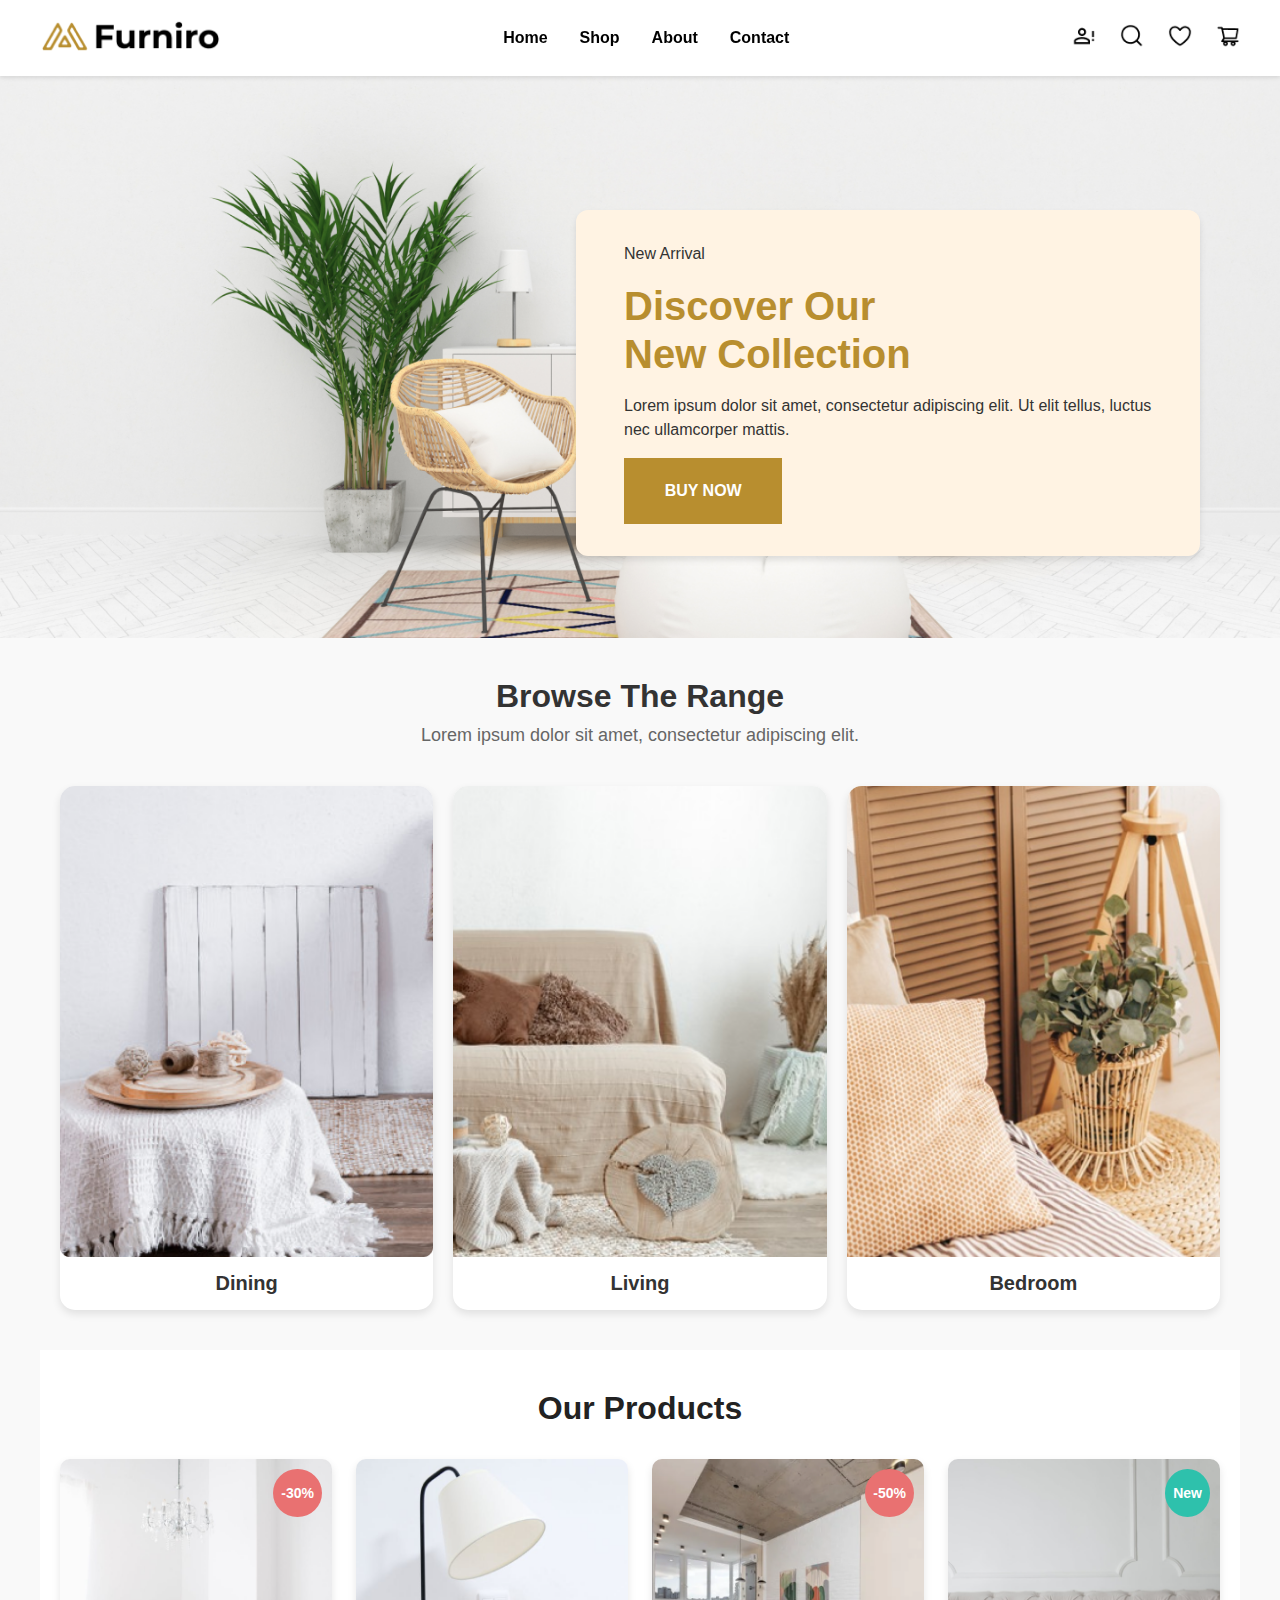
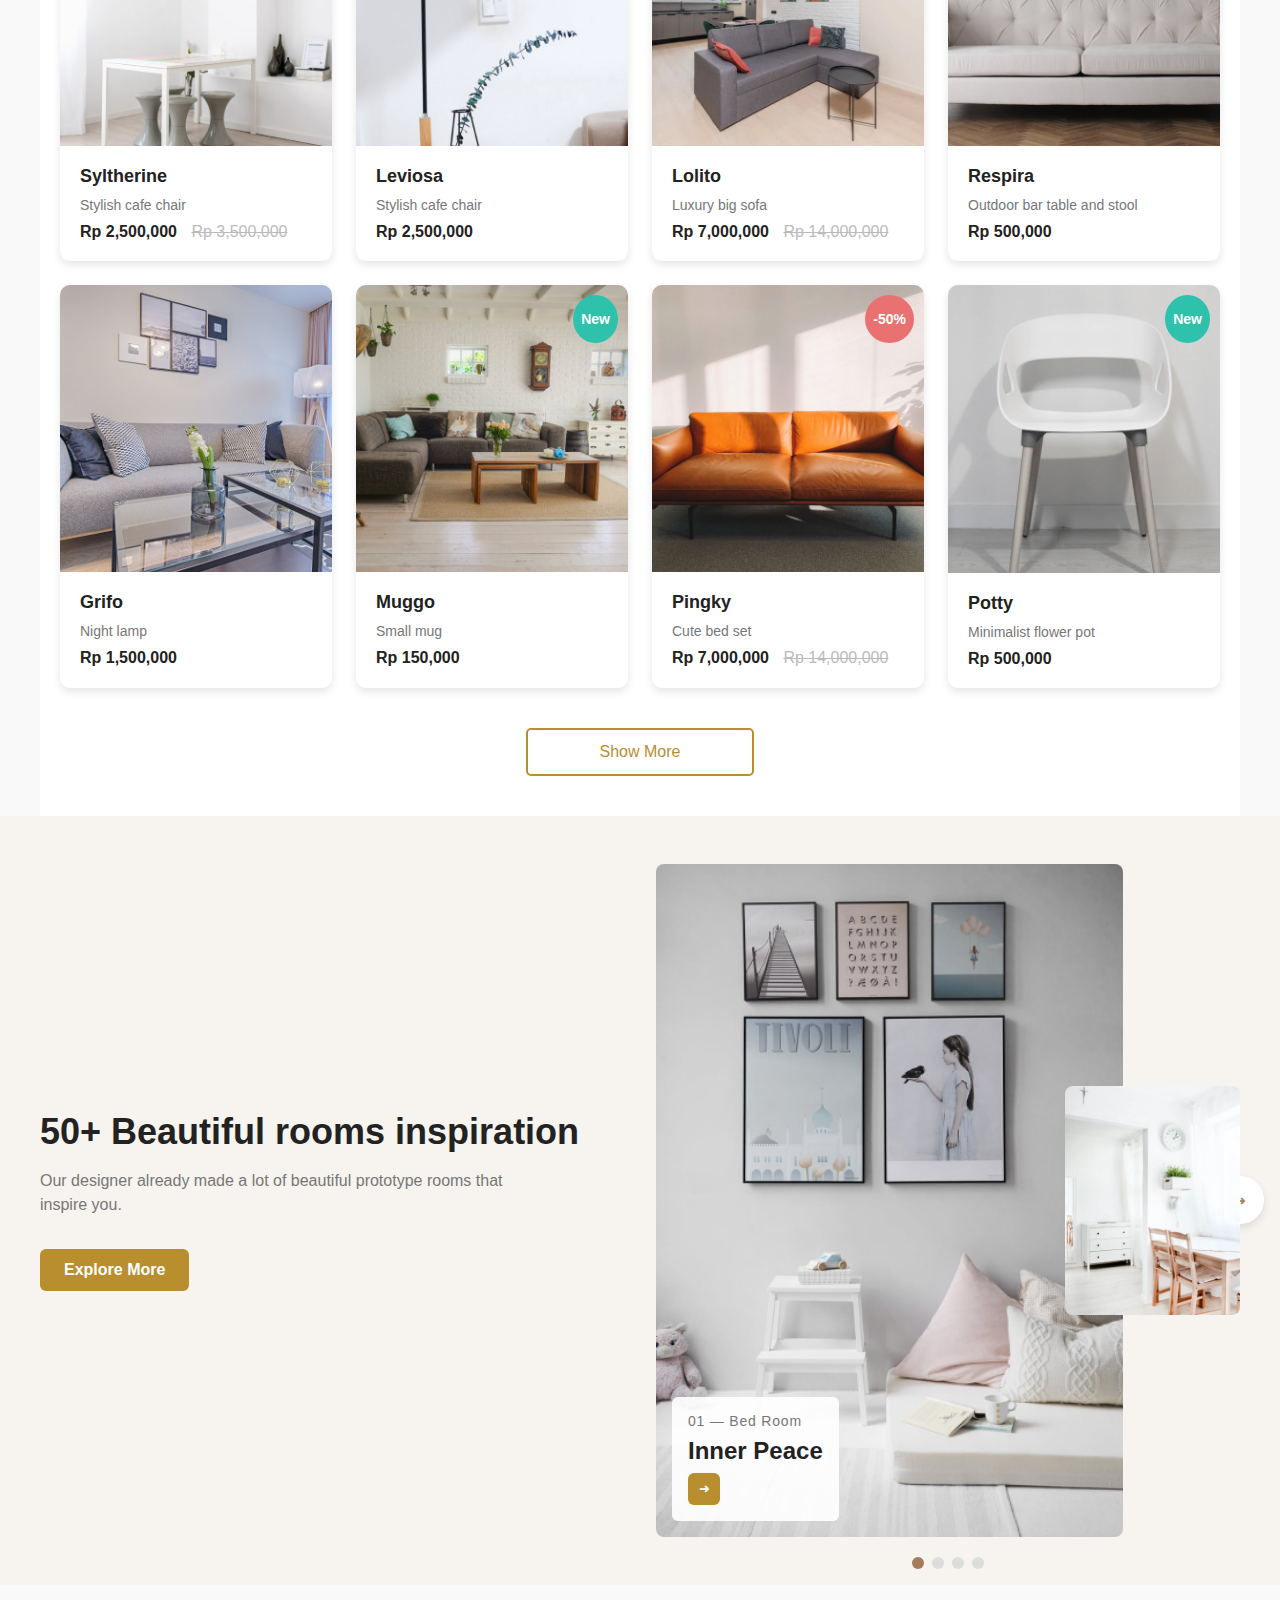
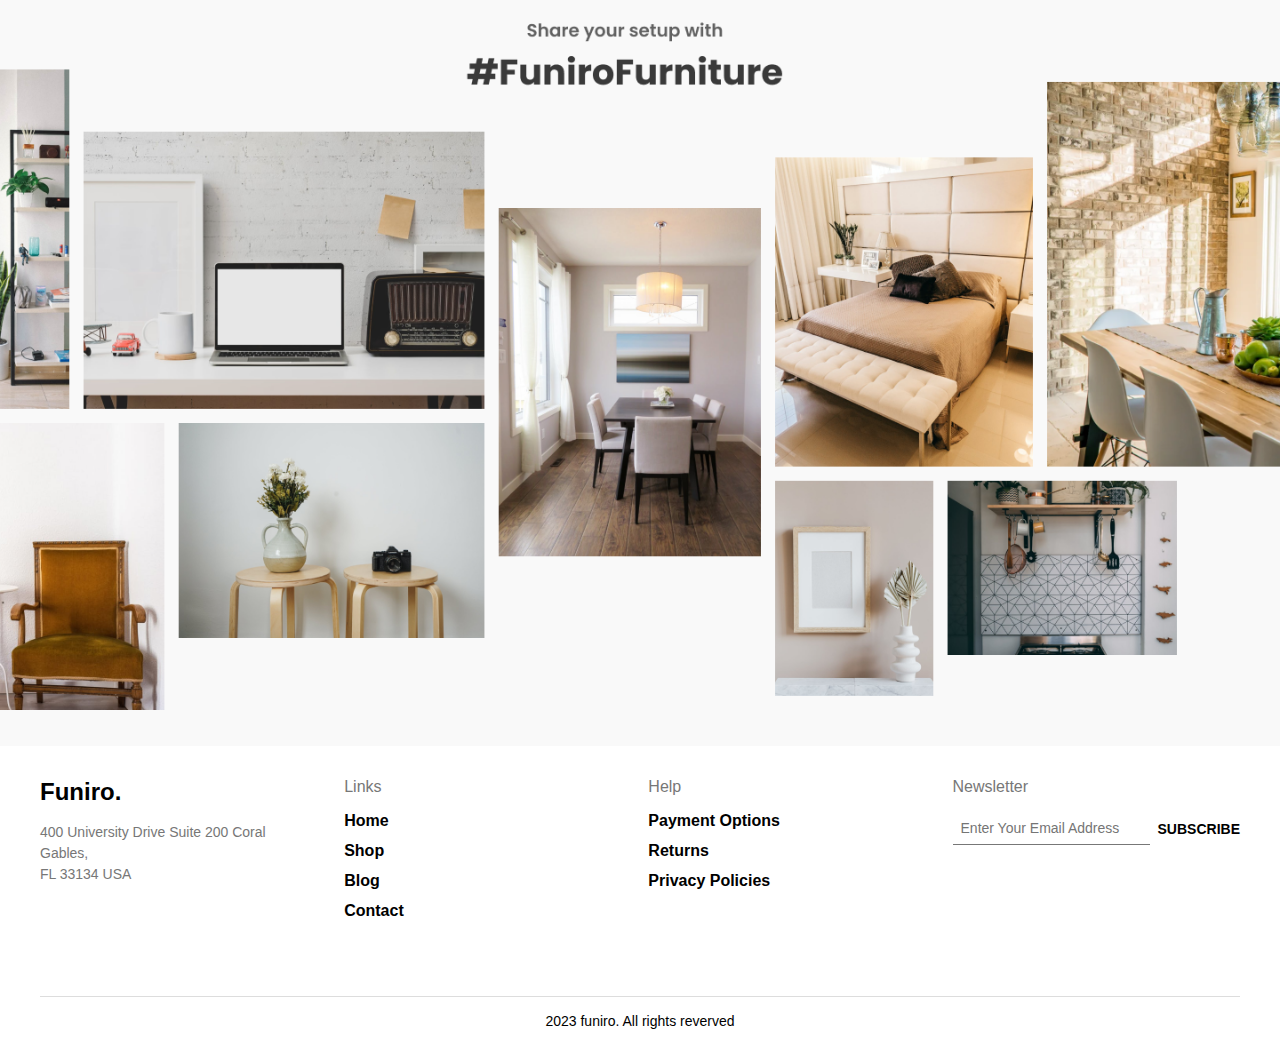
==== index.html @ 307d3e13 "veri big commit" ====
<!DOCTYPE html>
<html lang="en">

<head>
    <meta charset="UTF-8">
    <meta name="viewport" content="width=device-width, initial-scale=1.0">
    <link rel="stylesheet" type="text/css" href="style.css"/>
    <title>E-Commerce</title>
</head>

<body>

    <header>
        <nav class="Navbar">
            <div class="navbar-container">

                <a href="#" class="navbar-logo">
                    <img src="Images/Frame 168.png" alt="Furnior Logo">
                </a>


                <button class="navbar-toggle" aria-label="Toggle navigation">
                    <span class="navbar-toggle-icon"></span>
                </button>


                <ul class="navbar-links">
                    <li><a href="index.html" class="navbar-link">Home</a></li>
                    <li><a href="index2.html" class="navbar-link">Shop</a></li>
                    <li><a href="#" class="navbar-link">About</a></li>
                    <li><a href="#" class="navbar-link">Contact</a></li>
                </ul>

                
                <div class="navbar-icons">
                    <a href="#" class="navbar-icon">
                        <img src="Images/mdi_account-alert-outline.png" alt="Search">
                    </a>
                    <a href="#" class="navbar-icon">
                        <img src="Images/akar-icons_search.png" alt="User">
                    </a>
                    <a href="#" class="navbar-icon">
                        <img src="Images/akar-icons_heart.png" alt="Cart">
                    </a>
                    <a href="#" class="navbar-icon">
                        <img src="Images/ant-design_shopping-cart-outlined.png" alt="Settings">
                    </a>
                </div>
            </div>

           
            <div class="dropdown-menu">
                <ul class="dropdown-links">
                    <li><a href="index.html" class="dropdown-link">Home</a></li>
                    <li><a href="index2.html" class="dropdown-link">Shop</a></li>
                    <li><a href="#" class="dropdown-link">About</a></li>
                    <li><a href="#" class="dropdown-link">Contact</a></li>
                </ul>
                <div class="dropdown-icons">
                    <a href="#" class="dropdown-icon">
                        <img src="Images/mdi_account-alert-outline.png" alt="Search">
                    </a>
                    <a href="#" class="dropdown-icon">
                        <img src="Images/akar-icons_search.png" alt="User">
                    </a>
                    <a href="#" class="dropdown-icon">
                        <img src="Images/akar-icons_heart.png" alt="Cart">
                    </a>
                    <a href="#" class="dropdown-icon">
                        <img src="Images/ant-design_shopping-cart-outlined.png" alt="Settings">
                    </a>
                </div>
            </div>
        </nav>
    </header>

    <!-- Banner -->
    <div class="Banner">
        <div class="Banner-img">
            <img src="Images/scandinavian-interior-mockup-wall-decal-background 1.png"
                alt="Scandinavian interior design">
        </div>
        <div class="Banner-box">
            <div class="Banner-Box-Frame">
                <div class="Banner-Arrival">
                    <p class="Banner-Arrival-text">New Arrival</p>
                    <h1 class="Banner-h1">Discover Our <br> New Collection</h1>
                    <p class="Banner-Arrival-text">Lorem ipsum dolor sit amet, consectetur adipiscing elit. Ut elit
                        tellus, luctus nec ullamcorper mattis.</p>
                    <button class="Banner-Button"><a href="index2.html" class="Banner-Button-Text">Buy Now</a></button>
                </div>
            </div>
        </div>
    </div>

    <!-- Browse -->
    <div class="Browse">
        <section class="browse-range">
            <h2 class="browse-range-title">Browse The Range</h2>
            <p class="browse-range-description">Lorem ipsum dolor sit amet, consectetur adipiscing elit.</p>

            <div class="browse-image-container">
                <div class="browse-image-box">
                    <a href="index2.html">
                        <img src="Images/Mask Group.png" alt="Dining">
                    </a>
                    <p class="browse-image-name">Dining</p>
                </div>
                <div class="browse-image-box">
                    <a href="index2.html">
                        <img src="Images/image 100.png" alt="Living">
                    </a>
                    <p class="browse-image-name">Living</p>
                </div>
                <div class="browse-image-box">
                    <a href="index2.html">
                        <img src="Images/image 101.png" alt="Bedroom">
                    </a>
                    <p class="browse-image-name">Bedroom</p>
                </div>
            </div>
        </section>
    </div>


    <!-- Products -->
    <div class="Products">
        <section class="products-section">
            <h2 class="products-title">Our Products</h2>
            <div class="products-grid">

                <div class="product-card">
                    <div class="product-image">
                        <img src="Images/Images.png" alt="Syltherine">
                        <div class="product-overlay">
                            <button class="add-to-cart">Add to Cart</button>
                            <div class="product-actions">
                                <button><span>🔗</span> Share</button>
                                <button><span>🔄</span> Compare</button>
                                <button><span>❤️</span> Like</button>
                            </div>
                        </div>
                        <span class="discount-badge">-30%</span>
                    </div>
                    <div class="product-details">
                        <h3 class="product-name">Syltherine</h3>
                        <p class="product-description">Stylish cafe chair</p>
                        <div class="product-price">
                            <span class="current-price">Rp 2,500,000</span>
                            <span class="original-price">Rp 3,500,000</span>
                        </div>
                    </div>
                </div>


                <div class="product-card">
                    <div class="product-image">
                        <img src="Images/Images (1).png" alt="Leviosa">
                        <div class="product-overlay">
                            <button class="add-to-cart">Add to Cart</button>
                            <div class="product-actions">
                                <button><span>🔗</span> Share</button>
                                <button><span>🔄</span> Compare</button>
                                <button><span>❤️</span> Like</button>
                            </div>
                        </div>
                    </div>
                    <div class="product-details">
                        <h3 class="product-name">Leviosa</h3>
                        <p class="product-description">Stylish cafe chair</p>
                        <div class="product-price">
                            <span class="current-price">Rp 2,500,000</span>
                        </div>
                    </div>
                </div>


                <div class="product-card">
                    <div class="product-image">
                        <img src="Images/Images (2).png" alt="Lolito">
                        <div class="product-overlay">
                            <button class="add-to-cart">Add to Cart</button>
                            <div class="product-actions">
                                <button><span>🔗</span> Share</button>
                                <button><span>🔄</span> Compare</button>
                                <button><span>❤️</span> Like</button>
                            </div>
                        </div>
                        <span class="discount-badge">-50%</span>
                    </div>
                    <div class="product-details">
                        <h3 class="product-name">Lolito</h3>
                        <p class="product-description">Luxury big sofa</p>
                        <div class="product-price">
                            <span class="current-price">Rp 7,000,000</span>
                            <span class="original-price">Rp 14,000,000</span>
                        </div>
                    </div>
                </div>


                <div class="product-card">
                    <div class="product-image">
                        <img src="Images/Images (3).png" alt="Respira">
                        <div class="product-overlay">
                            <button class="add-to-cart">Add to Cart</button>
                            <div class="product-actions">
                                <button><span>🔗</span> Share</button>
                                <button><span>🔄</span> Compare</button>
                                <button><span>❤️</span> Like</button>
                            </div>
                        </div>
                        <span class="new-badge">New</span>
                    </div>
                    <div class="product-details">
                        <h3 class="product-name">Respira</h3>
                        <p class="product-description">Outdoor bar table and stool</p>
                        <div class="product-price">
                            <span class="current-price">Rp 500,000</span>
                        </div>
                    </div>
                </div>


                <div class="product-card">
                    <div class="product-image">
                        <img src="Images/image 7.png" alt="Grifo">
                        <div class="product-overlay">
                            <button class="add-to-cart">Add to Cart</button>
                            <div class="product-actions">
                                <button><span>🔗</span> Share</button>
                                <button><span>🔄</span> Compare</button>
                                <button><span>❤️</span> Like</button>
                            </div>
                        </div>
                    </div>
                    <div class="product-details">
                        <h3 class="product-name">Grifo</h3>
                        <p class="product-description">Night lamp</p>
                        <div class="product-price">
                            <span class="current-price">Rp 1,500,000</span>
                        </div>
                    </div>
                </div>


                <div class="product-card">
                    <div class="product-image">
                        <img src="Images/Images (4).png" alt="Muggo">
                        <div class="product-overlay">
                            <button class="add-to-cart">Add to Cart</button>
                            <div class="product-actions">
                                <button><span>🔗</span> Share</button>
                                <button><span>🔄</span> Compare</button>
                                <button><span>❤️</span> Like</button>
                            </div>
                        </div>
                        <span class="new-badge">New</span>
                    </div>
                    <div class="product-details">
                        <h3 class="product-name">Muggo</h3>
                        <p class="product-description">Small mug</p>
                        <div class="product-price">
                            <span class="current-price">Rp 150,000</span>
                        </div>
                    </div>
                </div>


                <div class="product-card">
                    <div class="product-image">
                        <img src="Images/Images (5).png" alt="Pingky">
                        <div class="product-overlay">
                            <button class="add-to-cart">Add to Cart</button>
                            <div class="product-actions">
                                <button><span>🔗</span> Share</button>
                                <button><span>🔄</span> Compare</button>
                                <button><span>❤️</span> Like</button>
                            </div>
                        </div>
                        <span class="discount-badge">-50%</span>
                    </div>
                    <div class="product-details">
                        <h3 class="product-name">Pingky</h3>
                        <p class="product-description">Cute bed set</p>
                        <div class="product-price">
                            <span class="current-price">Rp 7,000,000</span>
                            <span class="original-price">Rp 14,000,000</span>
                        </div>
                    </div>
                </div>


                <div class="product-card">
                    <div class="product-image">
                        <img src="Images/image 2.png" alt="Potty">
                        <div class="product-overlay">
                            <button class="add-to-cart">Add to Cart</button>
                            <div class="product-actions">
                                <button><span>🔗</span> Share</button>
                                <button><span>🔄</span> Compare</button>
                                <button><span>❤️</span> Like</button>
                            </div>
                        </div>
                        <span class="new-badge">New</span>
                    </div>
                    <div class="product-details">
                        <h3 class="product-name">Potty</h3>
                        <p class="product-description">Minimalist flower pot</p>
                        <div class="product-price">
                            <span class="current-price">Rp 500,000</span>
                        </div>
                    </div>
                </div>
            </div>
            <button class="show-more"><a href="index2.html" class="show-more-hre">Show More</a></button>
        </section>
    </div>


    <div class="Rooms">
        <div class="rooms-container">

            <div class="rooms-text">
                <h2 class="rooms-title">50+ Beautiful rooms inspiration</h2>
                <p class="rooms-subtext">Our designer already made a lot of beautiful prototype rooms that inspire you.
                </p>
                <button class="rooms-button">Explore More</button>
            </div>


            <div class="rooms-carousel">

                <div class="rooms-main-img">
                    <img src="Images/Rectangle 24.png" alt="Room Inspiration">
                    <div class="rooms-overlay">
                        <span class="rooms-category">01 — Bed Room</span>
                        <h3 class="rooms-img-title">Inner Peace</h3>
                        <button class="rooms-arrow">➜</button>
                    </div>
                </div>


                <div class="rooms-secondary-img">
                    <img src="Images/Rectangle 25.png" alt="Next Room">
                </div>
                <button class="rooms-next-btn">➜</button>
                <div class="rooms-pagination">
                    <span class="rooms-dot active"></span>
                    <span class="rooms-dot"></span>
                    <span class="rooms-dot"></span>
                    <span class="rooms-dot"></span>
                </div>
            </div>
        </div>
    </div>
    <div class="Furniture">
        <img src="Images/Share.png" alt="" class="Furniture-img">
    </div>

    
        <footer class="Footer">
            <div class="footer-container">
                <div class="footer-column">
                    <h3 class="footer-company-name">Funiro.</h3>
                    <p class="footer-address">
                        400 University Drive Suite 200 Coral Gables,<br>
                        FL 33134 USA
                    </p>
                </div>


                <div class="footer-column">
                    <h4 class="footer-heading">Links</h4>
                    <ul class="footer-links">
                        <li><a href="index.html">Home</a></li>
                        <li><a href="index2.html">Shop</a></li>
                        <li><a href="#">Blog</a></li>
                        <li><a href="#">Contact</a></li>
                    </ul>
                </div>


                <div class="footer-column">
                    <h4 class="footer-heading">Help</h4>
                    <ul class="footer-links">
                        <li><a href="#">Payment Options</a></li>
                        <li><a href="#">Returns</a></li>
                        <li><a href="#">Privacy Policies</a></li>
                    </ul>
                </div>


                <div class="footer-column">
                    <h4 class="footer-heading">Newsletter</h4>
                    <form class="footer-newsletter">
                        <input type="email" placeholder="Enter Your Email Address" class="footer-email-input">
                        <button type="submit" class="footer-subscribe-btn">SUBSCRIBE</button>
                    </form>
                </div>
            </div>


            <div class="footer-copyright">
                <hr class="footer-divider">
                <p class="footer-copyright-text">2023 funiro. All rights reverved</p>
            </div>
        </footer>
    

    <script src="script.js" defer></script>
</body>

</html>
---- style.css ----
* {
    padding: 0;
    margin: 0;
    box-sizing: border-box;
}

/* NavBar */
.Navbar {
    background-color: #FFFFFF;
    padding: 1rem;
    box-shadow: 0 2px 4px rgba(0, 0, 0, 0.1);
    position: fixed;
    top: 0;
    left: 0;
    width: 100%;
    z-index: 1000;
  }
  
  .navbar-container {
    max-width: 75rem;
    margin: 0 auto;
    display: flex;
    justify-content: space-between;
    align-items: center;
  }
  
  .navbar-logo img {
    height: 2.5rem;
  }
  
  .navbar-links {
    list-style: none;
    display: flex;
    gap: 2rem;
    margin: 0;
    padding: 0;
  }
  
  .navbar-link {
    text-decoration: none;
    font-size: 1rem;
    color: #000000;
    font-weight: bold;
    transition: color 0.3s ease;
  }
  
  .navbar-link:hover {
    color: #A67B5B;
  }
  
  .navbar-icons {
    display: flex;
    gap: 1.5rem;
  }
  
  .navbar-icon img {
    height: 1.5rem;
    transition: opacity 0.3s ease;
  }
  
  .navbar-icon:hover img {
    opacity: 0.7;
  }
  
  .navbar-toggle {
    display: none;
    background: none;
    border: none;
    cursor: pointer;
    padding: 0.5rem;
  }
  
  .navbar-toggle-icon {
    display: block;
    width: 1.5rem;
    height: 0.125rem;
    background-color: #000000;
    position: relative;
  }
  
  .navbar-toggle-icon::before,
  .navbar-toggle-icon::after {
    content: '';
    width: 1.5rem;
    height: 0.125rem;
    background-color: #000000;
    position: absolute;
    left: 0;
    transition: transform 0.3s ease;
  }
  
  .navbar-toggle-icon::before {
    top: -0.5rem;
  }
  
  .navbar-toggle-icon::after {
    top: 0.5rem;
  }
  
  .dropdown-menu {
    display: none;
    background-color: #FFFFFF;
    box-shadow: 0 4px 8px rgba(0, 0, 0, 0.1);
    padding: 1.5rem;
    position: absolute;
    top: 100%;
    left: 0;
    width: 100%;
    z-index: 999;
  }
  
  .dropdown-menu.active {
    display: block;
  }
  
  .dropdown-logo {
    display: block;
    margin-bottom: 1.5rem;
  }
  
  .dropdown-logo img {
    height: 2.5rem;
  }
  
  .dropdown-links {
    list-style: none;
    padding: 0;
    margin: 0 0 1.5rem 0;
  }
  
  .dropdown-link {
    text-decoration: none;
    font-size: 1rem;
    color: #000000;
    font-weight: bold;
    display: block;
    padding: 0.5rem 0;
    transition: color 0.3s ease;
  }
  
  .dropdown-link:hover {
    color: #A67B5B;
  }
  
  .dropdown-icons {
    display: flex;
    gap: 1.5rem;
  }
  
  .dropdown-icon img {
    height: 1.5rem;
    transition: opacity 0.3s ease;
  }
  
  .dropdown-icon:hover img {
    opacity: 0.7;
  }
  
  @media (max-width: 64rem) {
    .navbar-links {
      gap: 1.5rem;
    }
  }
  
  @media (max-width: 55rem) {
    .navbar-links,
    .navbar-icons {
      display: none;
    }
  
    .navbar-toggle {
      display: block;
    }
  
    .navbar-toggle.active .navbar-toggle-icon {
      background-color: transparent;
    }
  
    .navbar-toggle.active .navbar-toggle-icon::before {
      transform: rotate(45deg);
      top: 0;
    }
  
    .navbar-toggle.active .navbar-toggle-icon::after {
      transform: rotate(-45deg);
      top: 0;
    }
  
    .dropdown-menu {
      display: none;
      position: static;
      width: 100%;
      padding: 1rem;
    }
  
    .dropdown-menu.active {
      display: block;
    }
  
    .dropdown-logo {
      margin-bottom: 1rem;
    }
  
    .dropdown-links {
      margin-bottom: 1rem;
    }
  
    .dropdown-link {
      font-size: 0.875rem;
    }
  
    .dropdown-icons {
      gap: 1rem;
    }
  
    .dropdown-icon img {
      height: 1.25rem;
    }
  }

/* Banner */
.Banner {
    display: flex;
    position: relative;
    overflow: hidden; 
}

.Banner-img {
    display: flex;
    width: 100%;
    height: auto;
}

.Banner-img img {
    width: 100%;
    height: auto;
    display: block; 
}

.Banner-box {
    position: absolute;
    top: 60%; 
    right: 5rem;
    transform: translateY(-50%); 
    padding: 2rem 3rem;
    background-color: #FFF3E3;
    border-radius: 12px;
    box-shadow: 0 4px 6px rgba(0, 0, 0, 0.1);
    width: 39rem;
    max-width: 90%;
}

.Banner-Box-Frame {
    display: flex;
    flex-direction: column;
    gap: 1.5rem;
}

.Banner-Arrival {
    display: flex;
    flex-direction: column;
    gap: 1rem;
}

.Banner-Arrival-text {
    color: #333333;
    font-family: 'Poppins', sans-serif;
    font-weight: 400;
    font-size: 1rem;
    line-height: 1.5;
}

.Banner-h1 {
    color: #B88E2F;
    font-family: 'Poppins', sans-serif;
    font-weight: bold;
    font-size: 2.5rem;
    line-height: 1.2;
}

.Banner-Button {
    display: inline-block;
    background-color: #B88E2F;
    color: #ffffff;
    font-family: 'Poppins', sans-serif;
    font-weight: 600;
    font-size: 1rem;
    padding: 1.5rem 1.5rem;
    text-transform: uppercase;
    text-align: center;
    border: none;
    cursor: pointer;
    text-decoration: none;
    transition: background-color 0.3s ease;
    width: 30%;
}

.Banner-Button:hover {
    background-color: #916F21;
}

.Banner-Button-Text {
    color: #ffffff;
    text-decoration: none; 
}

/* Banner Tablet */
@media screen and (max-width: 1024px) {
    .Banner-box {
        right: 3rem;
        width: 30rem;
        padding: 1.5rem 2rem;
    }

    .Banner-h1 {
        font-size: 2rem;
    }

    .Banner-Arrival-text {
        font-size: 0.9rem;
    }

    .Banner-Button {
        font-size: 0.9rem;
        padding: 1rem 1.5rem;
        width: 35%;
    }
}

/* Banner Mobile */
@media screen and (max-width: 880px) {
    .Banner-box {
        top: 50%; 
        right: 1rem; 
        left: 1rem; 
        width: auto; 
        padding: 1.5rem;
    }

    .Banner-h1 {
        font-size: 1.8rem;
        text-align: center;
    }

    .Banner-Arrival {
        align-items: center;
    }

    .Banner-Arrival-text {
        font-size: 0.8rem;
        text-align: center;
    }

    .Banner-Button {
        width: 50%;
        font-size: 0.8rem;
        padding: 1rem;
    }

    .Banner {
        height: 28rem;
    }
}

/* General Styles */
body {
    font-family: 'Arial', sans-serif;
    margin: 0;
    padding: 0;
    color: #333;
    background-color: #f9f9f9;
    font-size: 1rem; /* Base font size */
  }
  
  /* Browse Section */
  .Browse {
    max-width: 75rem;
    margin: 0 auto;
    padding: 2.5rem 1.25rem;
    font-family: 'Arial', sans-serif;
    color: #333;
    background-color: #f9f9f9;
    font-size: 1rem;
  }
  
  .browse-range {
    text-align: center;
  }
  
  .browse-range-title {
    font-size: 2rem;
    font-weight: bold;
    color: #333;
    margin-bottom: 0.625rem;
  }
  
  .browse-range-description {
    font-size: 1.125rem;
    color: #666;
    margin-bottom: 2.5rem;
  }
  
  .browse-image-container {
    display: flex;
    justify-content: space-between;
    gap: 1.25rem;
  }
  
  .browse-image-box {
    flex: 1;
    border-radius: 0.9375rem;
    box-shadow: 0 0.25rem 0.5rem rgba(0, 0, 0, 0.1);
    overflow: hidden;
    text-align: center;
    background-color: #fff;
    transition: transform 0.3s ease, box-shadow 0.3s ease;
  }
  
  .browse-image-box:hover {
    transform: translateY(-0.3125rem);
    box-shadow: 0 0.5rem 1rem rgba(0, 0, 0, 0.2);
  }
  
  .browse-image-box img {
    width: 100%;
    object-fit: cover;
    display: block;
  }
  
  .browse-image-name {
    font-size: 1.25rem;
    font-weight: bold;
    margin: 0.9375rem 0;
    color: #333;
  }
  

  /* Browse tablet */
  @media (max-width: 1024px) {
    .browse-range-title {
      font-size: 1.75rem;
    }
  
    .browse-range-description {
      font-size: 1rem;
    }
  
    .browse-image-container {
      gap: 0.9375rem;
    }
  
    .browse-image-name {
      font-size: 1.125rem;
    }
  }
  

  /* Browse mobile view */
  @media  (max-width: 880px) {
    .browse-range-title {
      font-size: 1.5rem;
    }
  
    .browse-range-description {
      font-size: 0.875rem;
    }
  
    .browse-image-container {
      flex-direction: column;
      gap: 1.875rem;
    }
  
    .browse-image-name {
      font-size: 1.125rem;
    }
  }


  /* Products */
  .Products {
    max-width: 75rem;
    margin: 0 auto;
    padding: 2.5rem 1.25rem;
    font-family: 'Arial', sans-serif;
    color: #333;
    background-color: #fff;
    font-size: 1rem;
  }
  
  .products-section {
    text-align: center;
  }
  
  .products-title {
    font-size: 2rem;
    font-weight: bold;
    color: #222222;
    margin-bottom: 2rem;
  }
  
  .products-grid {
    display: grid;
    grid-template-columns: repeat(4, 1fr);
    gap: 1.5rem;
    margin-bottom: 2.5rem;
  }
  
  .product-card {
    background-color: #fff;
    border-radius: 0.625rem;
    box-shadow: 0 0.25rem 0.5rem rgba(0, 0, 0, 0.1);
    overflow: hidden;
    position: relative;
    transition: transform 0.3s ease, box-shadow 0.3s ease;
  }
  
  .product-card:hover {
    transform: translateY(-0.3125rem);
    box-shadow: 0 0.5rem 1rem rgba(0, 0, 0, 0.2);
  }
  
  .product-image {
    position: relative;
    overflow: hidden;
  }
  
  .product-image img {
    width: 100%;
    object-fit: cover;
    display: block;
  }
  
  .product-overlay {
    position: absolute;
    top: 0;
    left: 0;
    width: 100%;
    height: 100%;
    background-color: rgba(0, 0, 0, 0.5);
    display: flex;
    flex-direction: column;
    justify-content: center;
    align-items: center;
    opacity: 0;
    transition: opacity 0.3s ease;
  }
  
  .product-card:hover .product-overlay {
    opacity: 1;
  }
  
  .add-to-cart {
    background-color: #FFFFFF;
    border: none;
    padding: 0.8rem 2.5rem;
    border-radius: 0.3125rem;
    font-size: 1rem;
    color: #B88E2F;
    cursor: pointer;
    margin-bottom: 0.625rem;
  }
  
  .product-actions {
    display: flex;
    gap: 0.625rem;
  }
  
  .product-actions button {
    background-color: transparent;
    border: none;
    color: #fff;
    font-size: 1rem;
    display: flex;
    align-items: center;
    gap: 0.3125rem;
    cursor: pointer;
  }
  
  .discount-badge, .new-badge {
    position: absolute;
    top: 0.625rem;
    right: 0.625rem;
    padding: 1rem 0.5rem;
    border-radius: 50%;
    font-size: 0.875rem;
    font-weight: bold;
    color: #fff;
  }
  
  .discount-badge {
    background-color: #E97171;
  }
  
  .new-badge {
    background-color: #2EC1AC;
  }
  
  .product-details {
    padding: 1.25rem;
    text-align: left;
  }
  
  .product-name {
    font-size: 1.125rem;
    font-weight: bold;
    color: #222222;
    margin-bottom: 0.625rem;
  }
  
  .product-description {
    font-size: 0.875rem;
    color: #777777;
    margin-bottom: 0.625rem;
  }
  
  .product-price {
    font-size: 1rem;
  }
  
  .current-price {
    font-weight: bold;
    color: #222222;
  }
  
  .original-price {
    text-decoration: line-through;
    color: #BBBBBB;
    margin-left: 0.625rem;
  }
  
  .show-more {
    background-color: transparent;
    border: 0.125rem solid #B88E2F;
    padding: 0.8rem 4.5rem;
    font-size: 1rem;
    color: #B88E2F;
    cursor: pointer;
    border-radius: 0.3125rem;
    transition: background-color 0.3s ease, color 0.3s ease;
  }

  .show-more-hre{
    color: #B88E2F;
    text-decoration: none
  }
  
  .show-more:hover {
    background-color: #A67B5B;
    color: #fff;
  }
  

  /* Products Tablet */
  @media (max-width: 64rem) {
    .products-grid {
      grid-template-columns: repeat(2, 1fr);
    }

    .discount-badge {
        background-color: #E74C3C;
    }
  }
  

  /* Products Mobile */
  @media (max-width: 55rem) {
    .products-grid {
      grid-template-columns: 1fr;
    }
  }


  /* Rooms */
.Rooms {
    background-color: #F7F3EE;
    padding: 3rem 1rem;
    font-family: 'Poppins', sans-serif;
  }
  
  .rooms-container {
    max-width: 75rem; 
    margin: 0 auto;
    display: flex;
    gap: 2rem;
    align-items: center;
  }
  
  
  .rooms-text {
    flex: 1;
    text-align: left;
  }
  
  .rooms-title {
    font-size: 2.25rem; 
    font-weight: bold;
    color: #222222;
    line-height: 1.2;
    margin-bottom: 1rem; 
  }
  
  .rooms-subtext {
    font-size: 1rem; 
    color: #777777;
    line-height: 1.5;
    width: 80%;
    margin-bottom: 2rem; 
  }
  
  .rooms-button {
    background-color: #B88E2F;
    color: #FFFFFF;
    font-size: 1rem; 
    font-weight: bold;
    padding: 0.75rem 1.5rem; 
    border: none;
    border-radius: 0.375rem;
    cursor: pointer;
    transition: background-color 0.3s ease;
  }
  
  .rooms-button:hover {
    background-color: #8B5D3D;
  }
  
  .rooms-carousel {
    flex: 1;
    position: relative;
    display: flex;
    align-items: center;
  }
  
  .rooms-main-img {
    position: relative;
    width: 80%;
    border-radius: 0.5rem; 
    overflow: hidden;
  }
  
  .rooms-main-img img {
    width: 100%;
    height: auto;
    display: block;
  }
  
  .rooms-overlay {
    position: absolute;
    bottom: 1rem;
    left: 1rem; 
    background-color: rgba(255, 255, 255, 0.9);
    padding: 1rem; 
    border-radius: 0.375rem; 
  }
  
  .rooms-category {
    font-size: 0.875rem; 
    color: #777777;
    letter-spacing: 0.05rem; 
    display: block;
    margin-bottom: 0.5rem; 
  }
  
  .rooms-img-title {
    font-size: 1.5rem;
    font-weight: bold;
    color: #222222;
    margin-bottom: 0.5rem; 
  }
  
  .rooms-arrow {
    background-color: #B88E2F;
    color: #FFFFFF;
    border: none;
    width: 2rem; 
    height: 2rem; 
    border-radius: 0.375rem; 
    cursor: pointer;
    transition: background-color 0.3s ease, transform 0.3s ease;
  }
  
  .rooms-arrow:hover {
    background-color: #8B5D3D;
    transform: scale(1.1);
  }
  
  .rooms-secondary-img {
    position: absolute;
    right: 0;
    width: 30%;
    border-radius: 0.5rem; 
    overflow: hidden;
    z-index: 1;
  }
  
  .rooms-secondary-img img {
    width: 100%;
    height: auto;
    display: block;
  }
  
  .rooms-next-btn {
    position: absolute;
    right: -1.5rem; 
    background-color: #FFFFFF;
    color: #A67B5B;
    border: none;
    width: 3rem; 
    height: 3rem;
    border-radius: 50%;
    cursor: pointer;
    box-shadow: 0 0.25rem 0.5rem rgba(0, 0, 0, 0.1); 
    transition: transform 0.3s ease, box-shadow 0.3s ease;
  }
  
  .rooms-next-btn:hover {
    transform: scale(1.1);
    box-shadow: 0 0.5rem 1rem rgba(0, 0, 0, 0.2); 
  }
  
  .rooms-pagination {
    position: absolute;
    bottom: -2rem; 
    left: 50%;
    transform: translateX(-50%);
    display: flex;
    gap: 0.5rem; 
  }
  
  .rooms-dot {
    width: 0.75rem; 
    height: 0.75rem;
    background-color: #DDDDDD;
    border-radius: 50%;
    cursor: pointer;
    transition: background-color 0.3s ease;
  }
  
  .rooms-dot.active {
    background-color: #A67B5B;
  }
  
  .rooms-dot:hover {
    background-color: #777777;
  }
  
  /* Rooms Tablet */
  @media (max-width: 64rem) { 
    .rooms-container {
      flex-direction: column;
      gap: 1.5rem; 
    }
  
    .rooms-text {
      text-align: center;
    }
  
    .rooms-subtext {
      width: 100%;
    }
  
    .rooms-main-img {
      width: 100%;
    }
  
    .rooms-secondary-img {
      display: none;
    }
  
    .rooms-next-btn {
      right: 0;
    }
  }
  
  /* Rooms Phone */
  @media (max-width: 55rem) { 
    .rooms-title {
      font-size: 1.75rem;
    }
  
    .rooms-subtext {
      font-size: 0.875rem; 
    }
  
    .rooms-button {
      font-size: 0.875rem; 
      padding: 0.5rem 1rem; 
    }
  
    .rooms-overlay {
      padding: 0.75rem; 
    }
  
    .rooms-category {
      font-size: 0.75rem; 
    }
  
    .rooms-img-title {
      font-size: 1.25rem;
    }
  
    .rooms-arrow {
      width: 1.5rem;
      height: 1.5rem;
    }
  
    .rooms-next-btn {
      width: 2.5rem; 
      height: 2.5rem;
    }
  
    .rooms-dot {
      width: 0.5rem; 
      height: 0.5rem; 
    }
  }

  .Furniture {
    text-align: center;
    margin: 2rem 0; 
}

.Furniture-img {
    max-width: 100%;
    height: auto; 
}

/* Furniture Tablet */
@media (max-width: 1024px) {
    .Furniture {
        margin: 1.5rem 0;
    }
}

/* Furniture Mobile */
@media (max-width: 880px) {
    .Furniture {
        margin: 1rem 0;
    }
}

/* Footer */
.Footer {
    background-color: #FFFFFF;
    color: #000000;
    padding: 2rem 1rem;
    font-family: 'Poppins', sans-serif;
  }
  
  .footer-container {
    max-width: 75rem; 
    margin: 0 auto;
    display: flex;
    gap: 2rem;
    padding-bottom: 2rem;
  }
  

  .footer-column {
    flex: 1;
  }
  
  .footer-company-name {
    font-size: 1.5rem; 
    font-weight: bold;
    color: #000000;
    margin-bottom: 1rem;
  }
  
  .footer-address {
    font-size: 0.875rem; 
    color: #777777;
    line-height: 1.5;
  }
  
  .footer-heading {
    font-size: 1rem; 
    color: #777777;
    font-weight: normal;
    margin-bottom: 1rem;
  }
  
  .footer-links {
    list-style: none;
    padding: 0;
  }
  
  .footer-links li {
    margin-bottom: 0.75rem; 
  }
  
  .footer-links a {
    text-decoration: none;
    font-size: 1rem;
    font-weight: bold;
    color: #000000;
    transition: color 0.3s ease;
  }
  
  .footer-links a:hover {
    color: #A67B5B;
  }
  
  
  .footer-newsletter {
    display: flex;
    gap: 0.5rem; 
  }
  
  .footer-email-input {
    flex: 1;
    padding: 0.5rem; 
    font-size: 0.875rem; 
    border: none;
    border-bottom: 1px solid #777777;
    outline: none;
  }
  
  .footer-subscribe-btn {
    background-color: transparent;
    border: none;
    font-size: 0.875rem; 
    font-weight: bold;
    color: #000000;
    cursor: pointer;
    transition: color 0.3s ease;
  }
  
  .footer-subscribe-btn:hover {
    color: #A67B5B;
  }
  
  
  .footer-copyright {
    max-width: 75rem; 
    margin: 0 auto;
    padding-top: 2rem; 
    text-align: center;
  }
  
  .footer-divider {
    border: none;
    border-top: 1px solid #DDDDDD;
    margin-bottom: 1rem; 
  }
  
  .footer-copyright-text {
    font-size: 0.875rem; 
    color: #000000;
  }
  
  /* Footer Tablet */
  @media (max-width: 64rem) { 
    .footer-container {
      flex-wrap: wrap;
      gap: 2rem; 
      padding: 0 1.5rem; 
    }
  
    .footer-column {
      flex: 1 1 45%; 
      margin-bottom: 1.5rem; 
      align-self: center;
    }
  
    .footer-newsletter {
      flex-direction: column;
      gap: 1rem; 
    }
  
    .footer-subscribe-btn {
      text-align: left;
    }
  }
  
  @media (max-width: 55rem) { 
    .footer-container {
      flex-direction: column;
      gap: 2rem; 
      padding: 0 1rem; 
    }
  
    .footer-column {
      flex: 1 1 100%; 
      margin-bottom: 1.5rem; 
    }
  
    .footer-heading {
      margin-bottom: 1.5rem;
    }
  
    .footer-links li {
      margin-bottom: 1rem; 
    }
  
    .footer-newsletter {
      flex-direction: column;
      gap: 1rem; 
    }
  
    .footer-subscribe-btn {
      text-align: left;
    }
  
    .footer-copyright {
      padding-top: 1.5rem; 
    }
  }
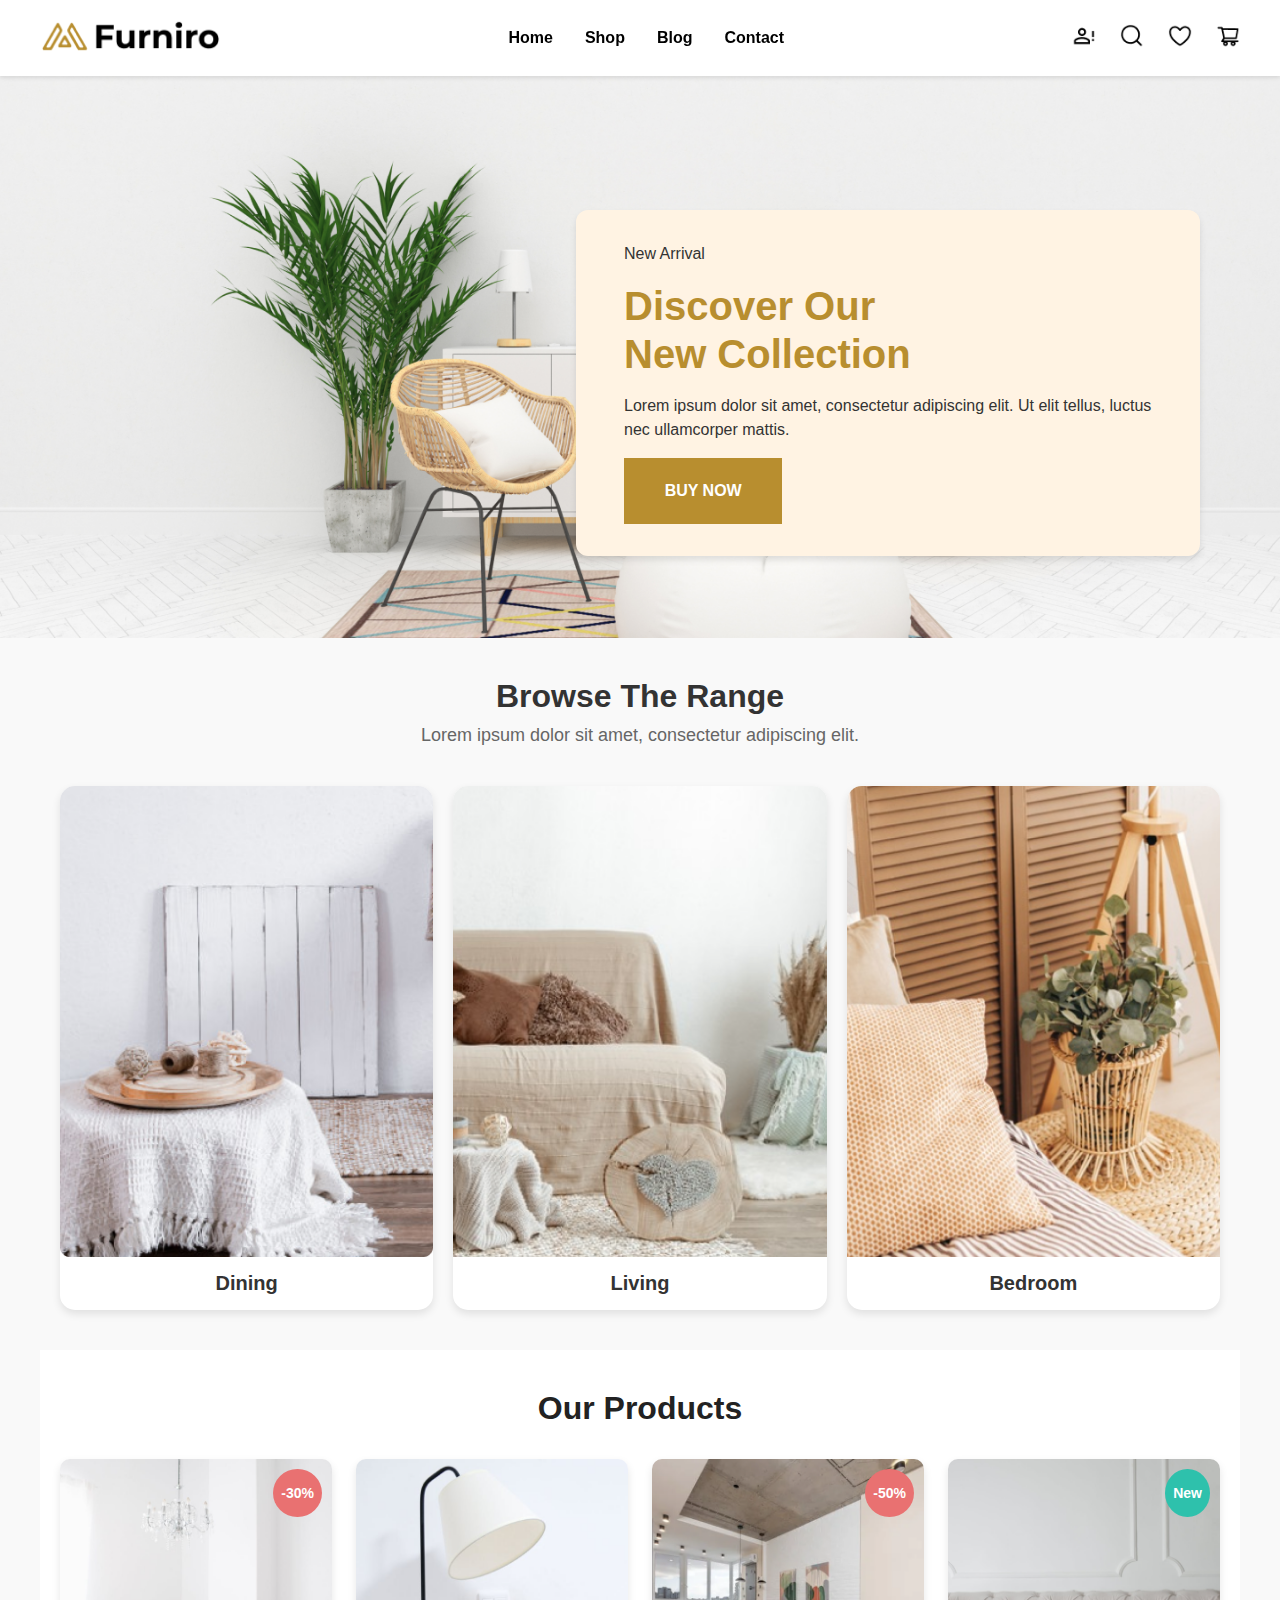
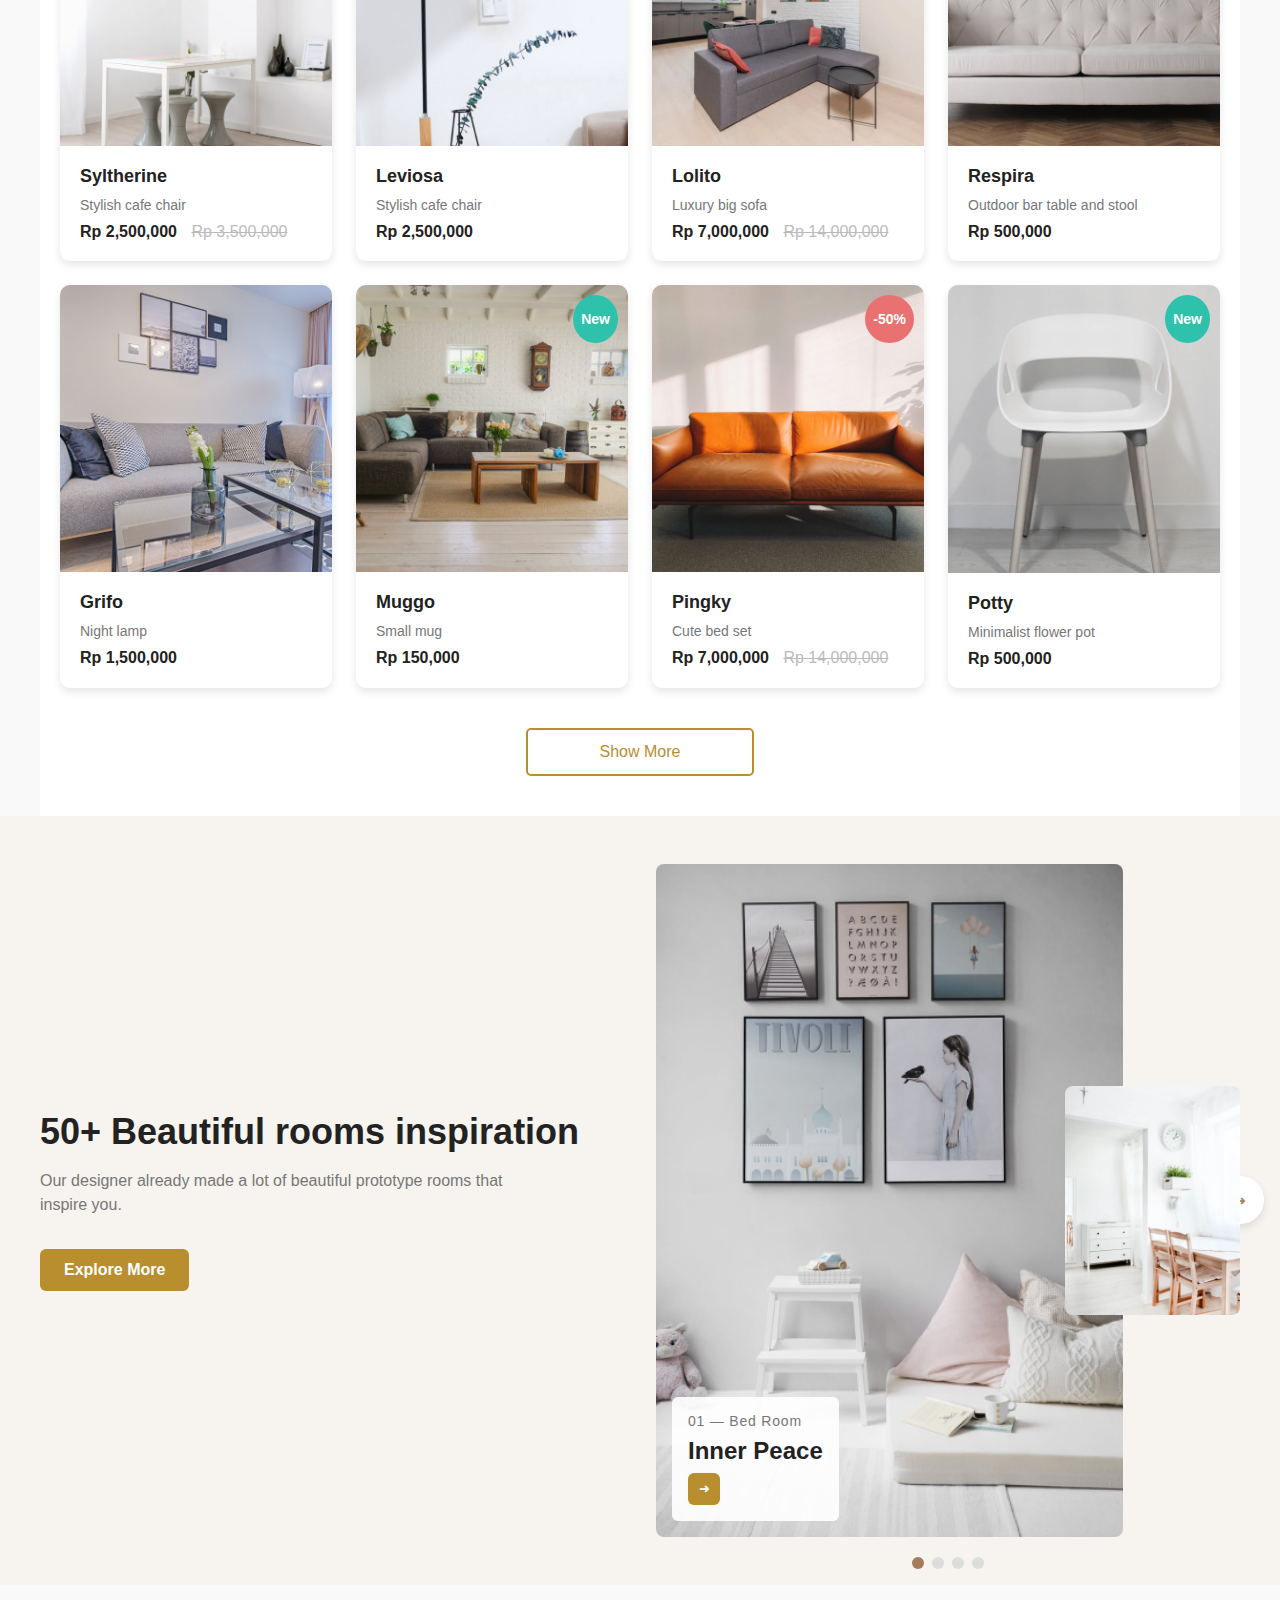
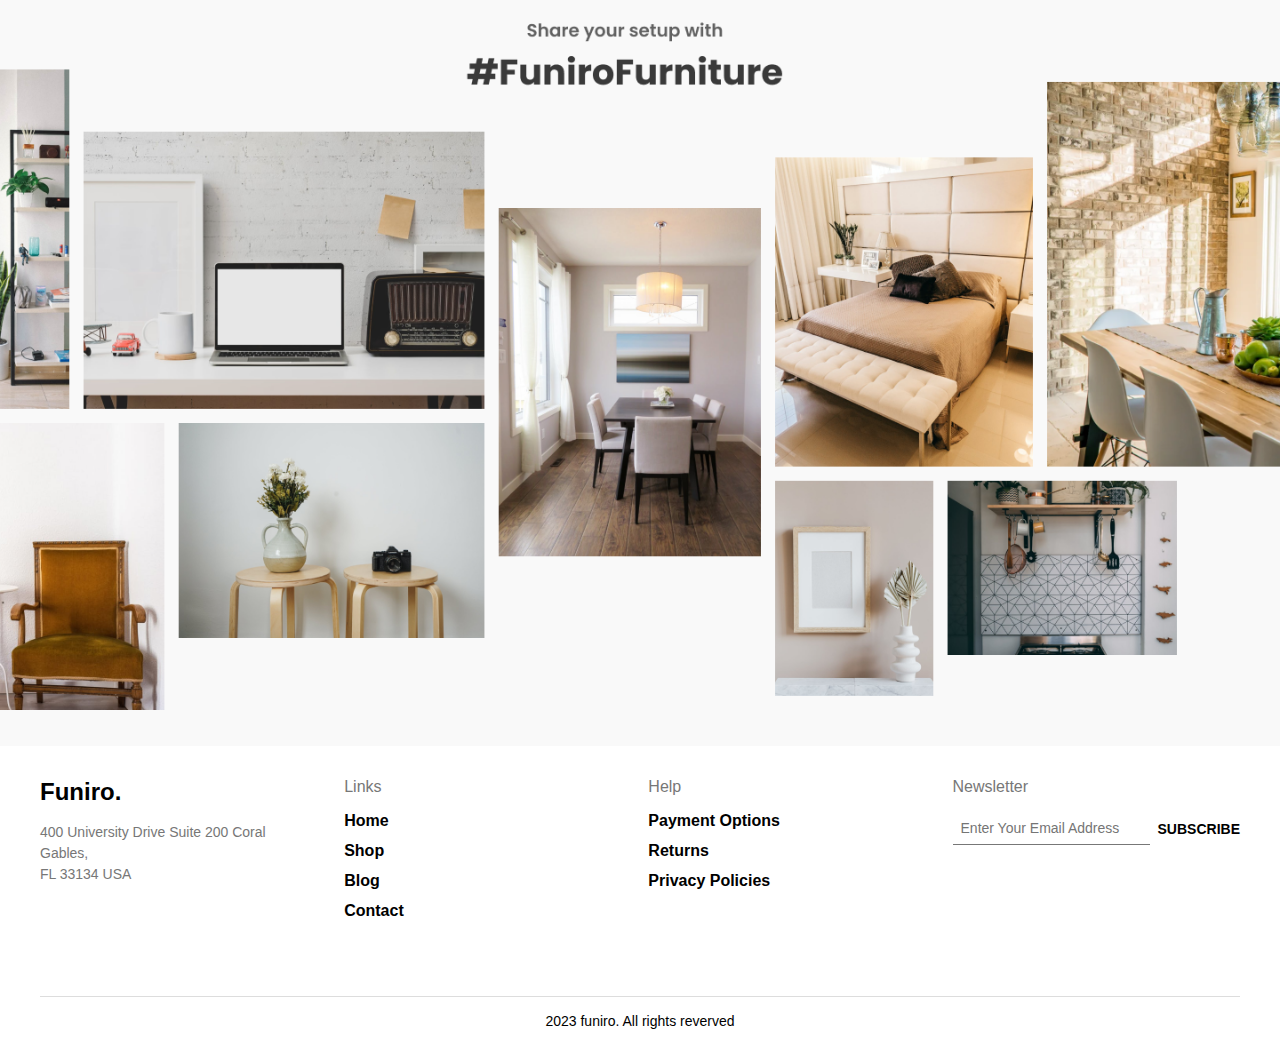
==== commit 61275bbe: "Contact commit" ====
--- a/index.html
+++ b/index.html
@@ -27,8 +27,8 @@
                 <ul class="navbar-links">
                     <li><a href="index.html" class="navbar-link">Home</a></li>
                     <li><a href="index2.html" class="navbar-link">Shop</a></li>
-                    <li><a href="#" class="navbar-link">About</a></li>
-                    <li><a href="#" class="navbar-link">Contact</a></li>
+                    <li><a href="#" class="navbar-link">Blog</a></li>
+                    <li><a href="index4.html" class="navbar-link">Contact</a></li>
                 </ul>
 
                 
@@ -53,8 +53,8 @@
                 <ul class="dropdown-links">
                     <li><a href="index.html" class="dropdown-link">Home</a></li>
                     <li><a href="index2.html" class="dropdown-link">Shop</a></li>
-                    <li><a href="#" class="dropdown-link">About</a></li>
-                    <li><a href="#" class="dropdown-link">Contact</a></li>
+                    <li><a href="#" class="dropdown-link">Blog</a></li>
+                    <li><a href="index4.html" class="dropdown-link">Contact</a></li>
                 </ul>
                 <div class="dropdown-icons">
                     <a href="#" class="dropdown-icon">
@@ -376,7 +376,7 @@
                         <li><a href="index.html">Home</a></li>
                         <li><a href="index2.html">Shop</a></li>
                         <li><a href="#">Blog</a></li>
-                        <li><a href="#">Contact</a></li>
+                        <li><a href="index4.html">Contact</a></li>
                     </ul>
                 </div>
 
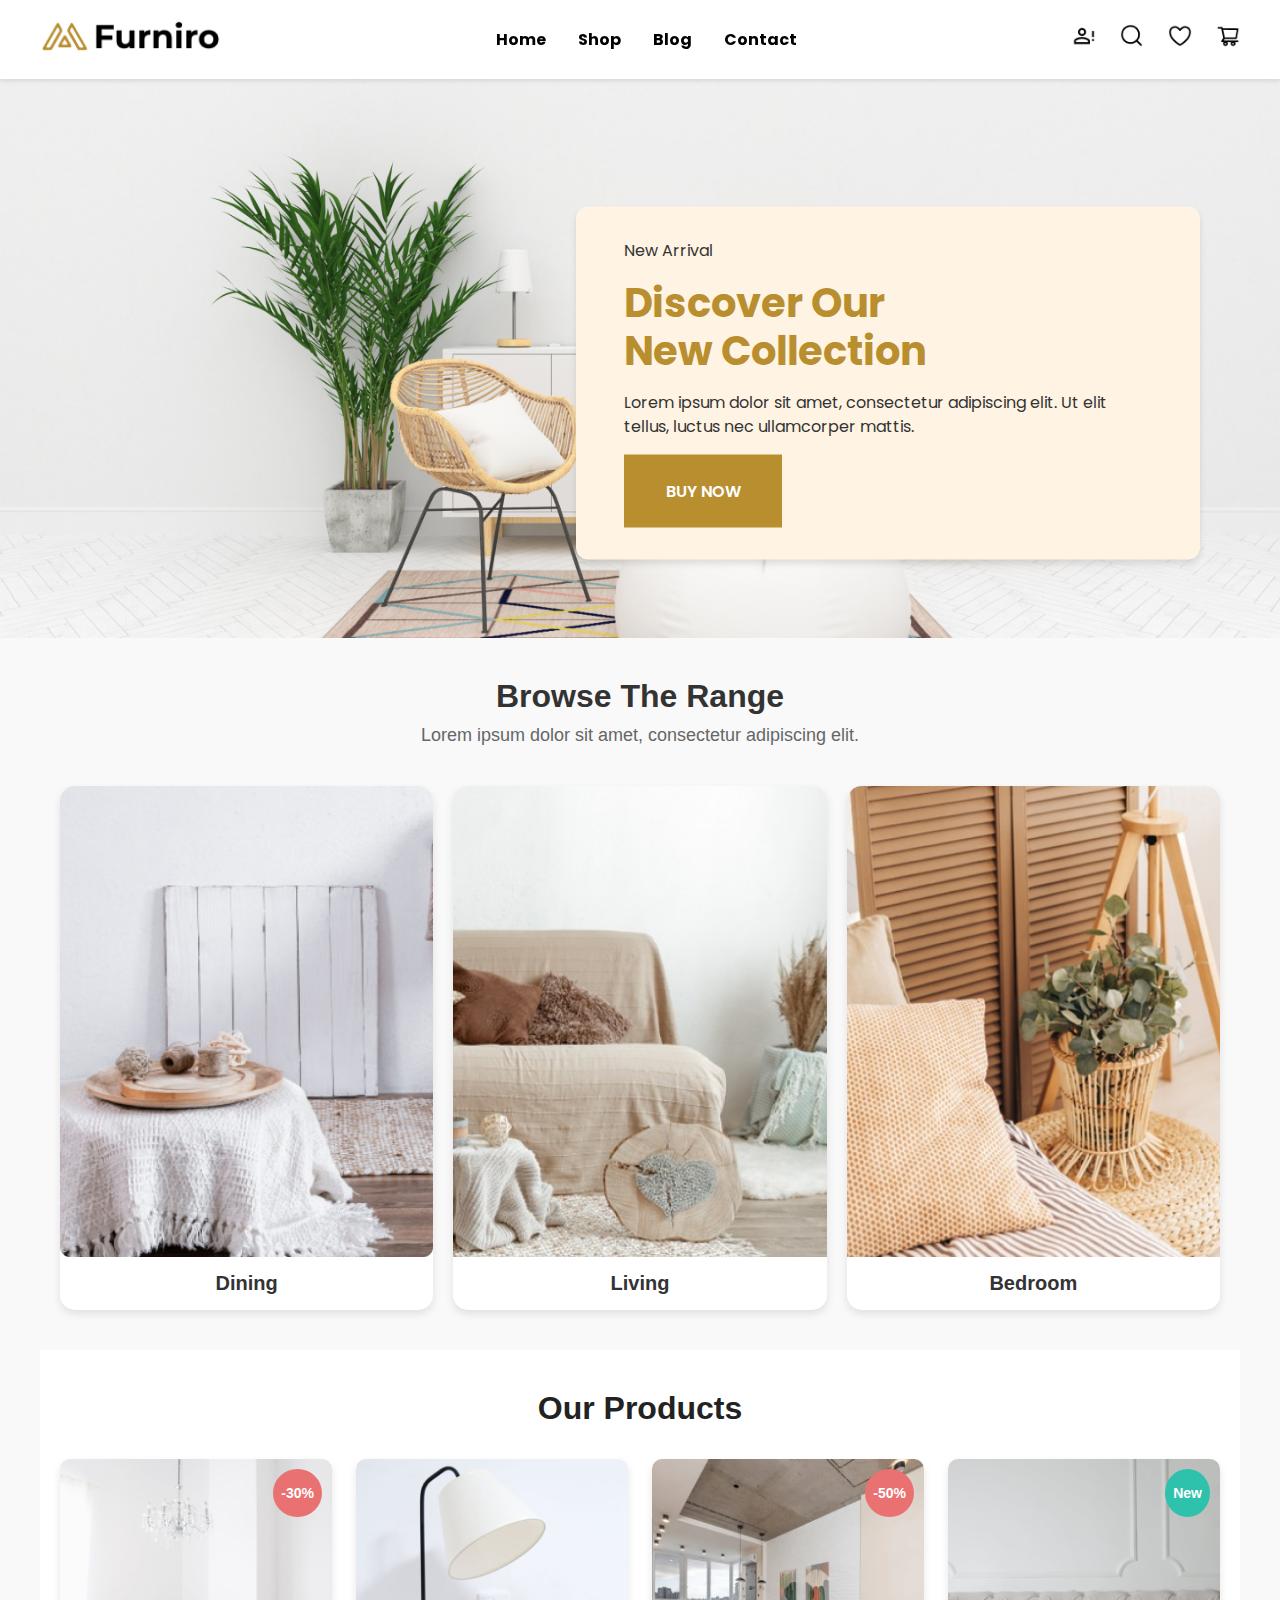
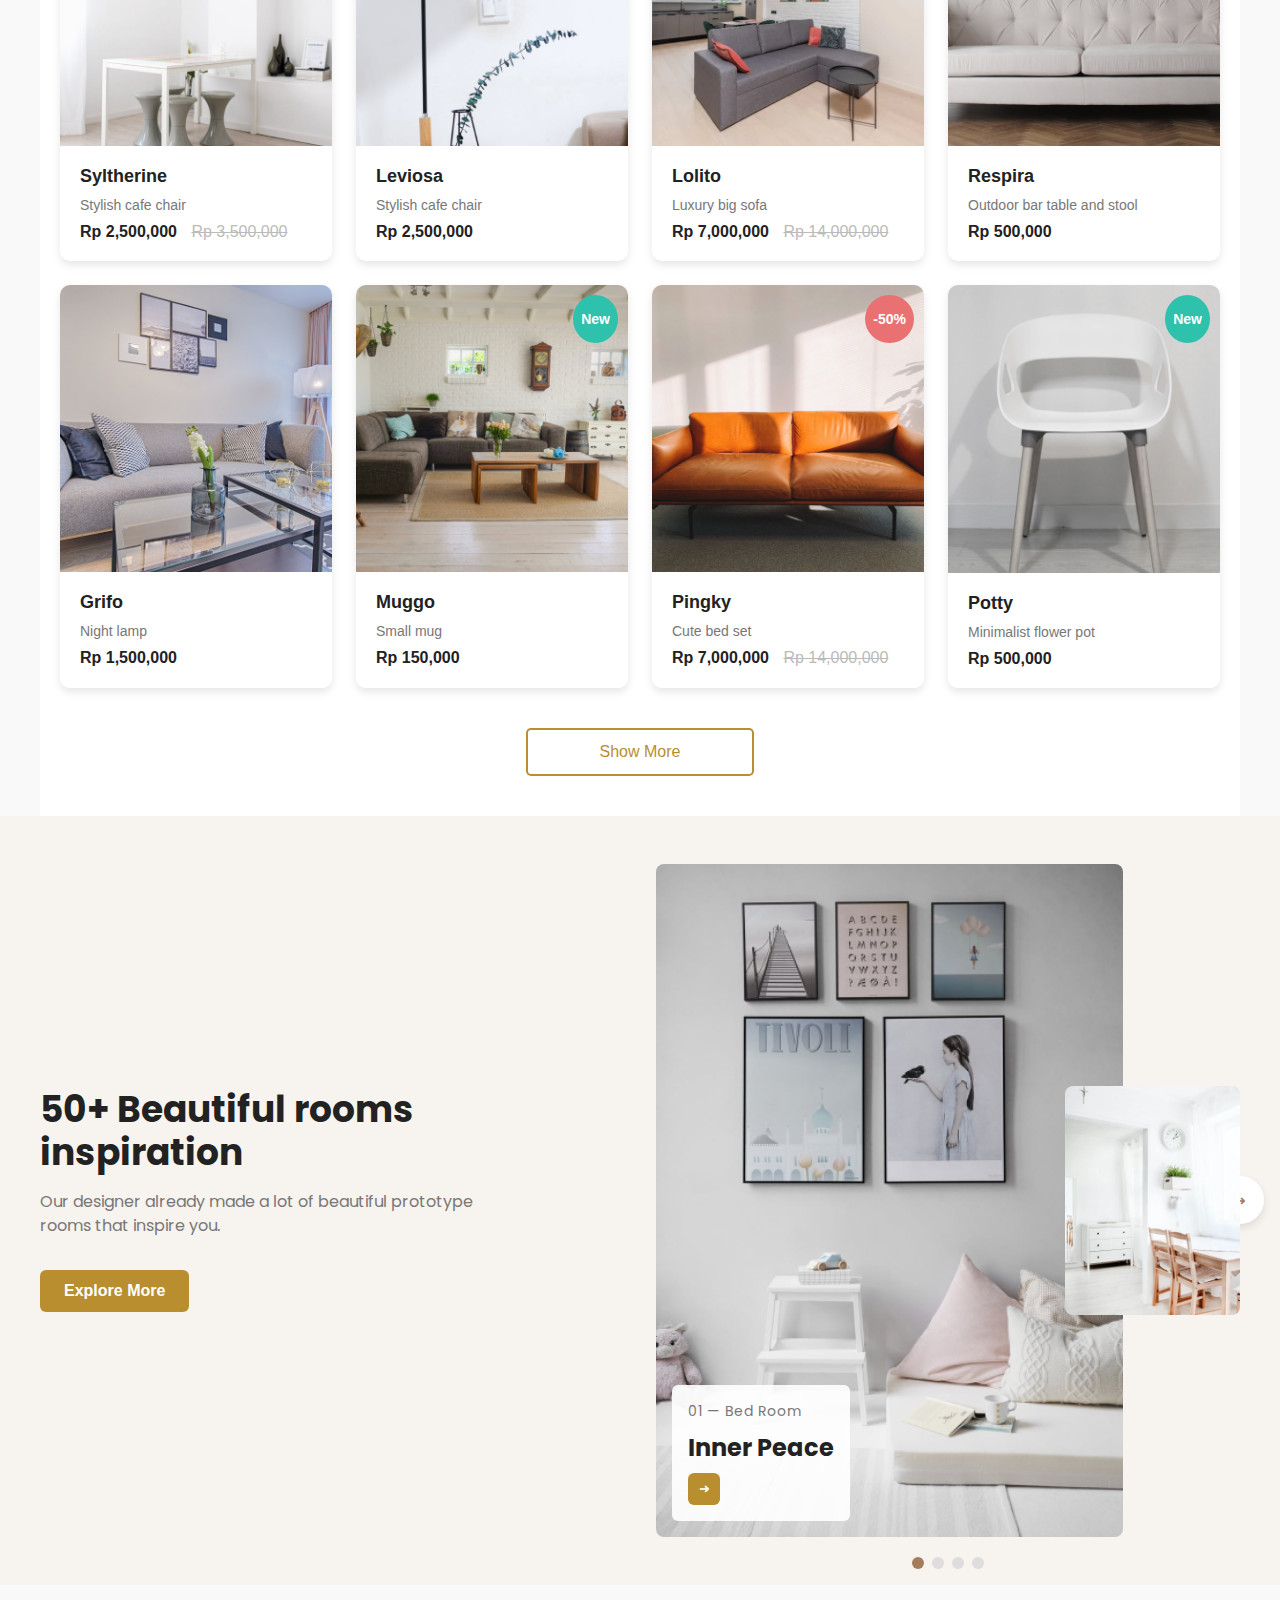
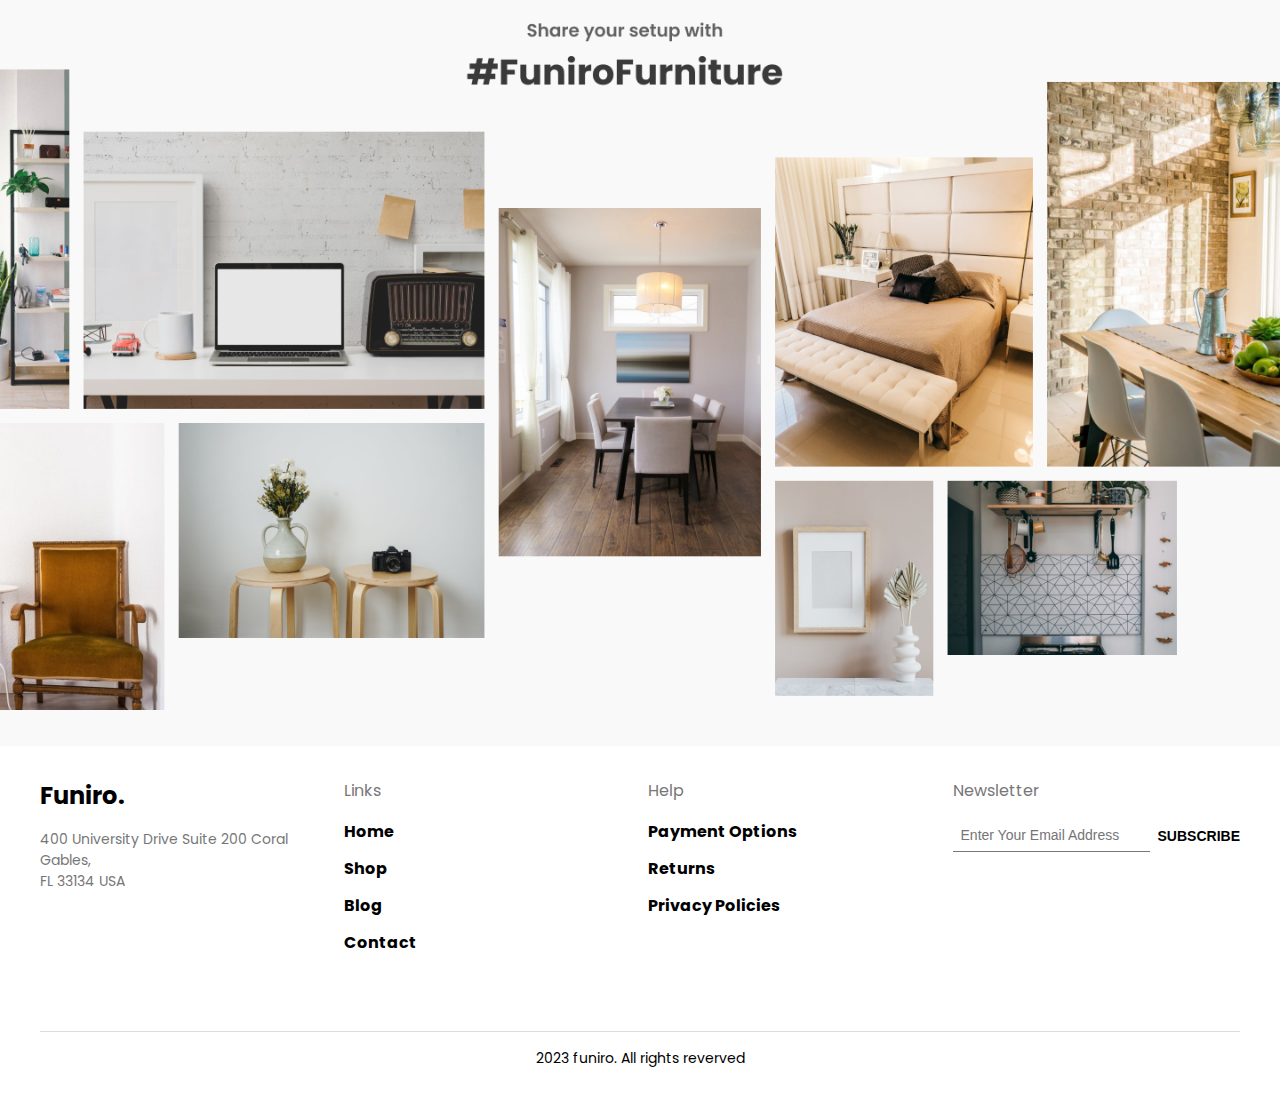
==== commit 8c341327: "alot happend here" ====
--- a/index.html
+++ b/index.html
@@ -5,6 +5,7 @@
     <meta charset="UTF-8">
     <meta name="viewport" content="width=device-width, initial-scale=1.0">
     <link rel="stylesheet" type="text/css" href="style.css"/>
+    <link href='https://fonts.googleapis.com/css?family=Poppins' rel='stylesheet'>
     <title>E-Commerce</title>
 </head>
 
@@ -27,7 +28,7 @@
                 <ul class="navbar-links">
                     <li><a href="index.html" class="navbar-link">Home</a></li>
                     <li><a href="index2.html" class="navbar-link">Shop</a></li>
-                    <li><a href="#" class="navbar-link">Blog</a></li>
+                    <li><a href="index5.html" class="navbar-link">Blog</a></li>
                     <li><a href="index4.html" class="navbar-link">Contact</a></li>
                 </ul>
 
@@ -53,7 +54,7 @@
                 <ul class="dropdown-links">
                     <li><a href="index.html" class="dropdown-link">Home</a></li>
                     <li><a href="index2.html" class="dropdown-link">Shop</a></li>
-                    <li><a href="#" class="dropdown-link">Blog</a></li>
+                    <li><a href="index5.html" class="dropdown-link">Blog</a></li>
                     <li><a href="index4.html" class="dropdown-link">Contact</a></li>
                 </ul>
                 <div class="dropdown-icons">
@@ -375,7 +376,7 @@
                     <ul class="footer-links">
                         <li><a href="index.html">Home</a></li>
                         <li><a href="index2.html">Shop</a></li>
-                        <li><a href="#">Blog</a></li>
+                        <li><a href="index5.html">Blog</a></li>
                         <li><a href="index4.html">Contact</a></li>
                     </ul>
                 </div>
--- a/style.css
+++ b/style.css
@@ -2,6 +2,10 @@
     padding: 0;
     margin: 0;
     box-sizing: border-box;
+}
+
+body {
+    font-family: 'Poppins'
 }
 
 /* NavBar */
@@ -14,6 +18,7 @@
     left: 0;
     width: 100%;
     z-index: 1000;
+    font-family: 'Poppins'
   }
   
   .navbar-container {
